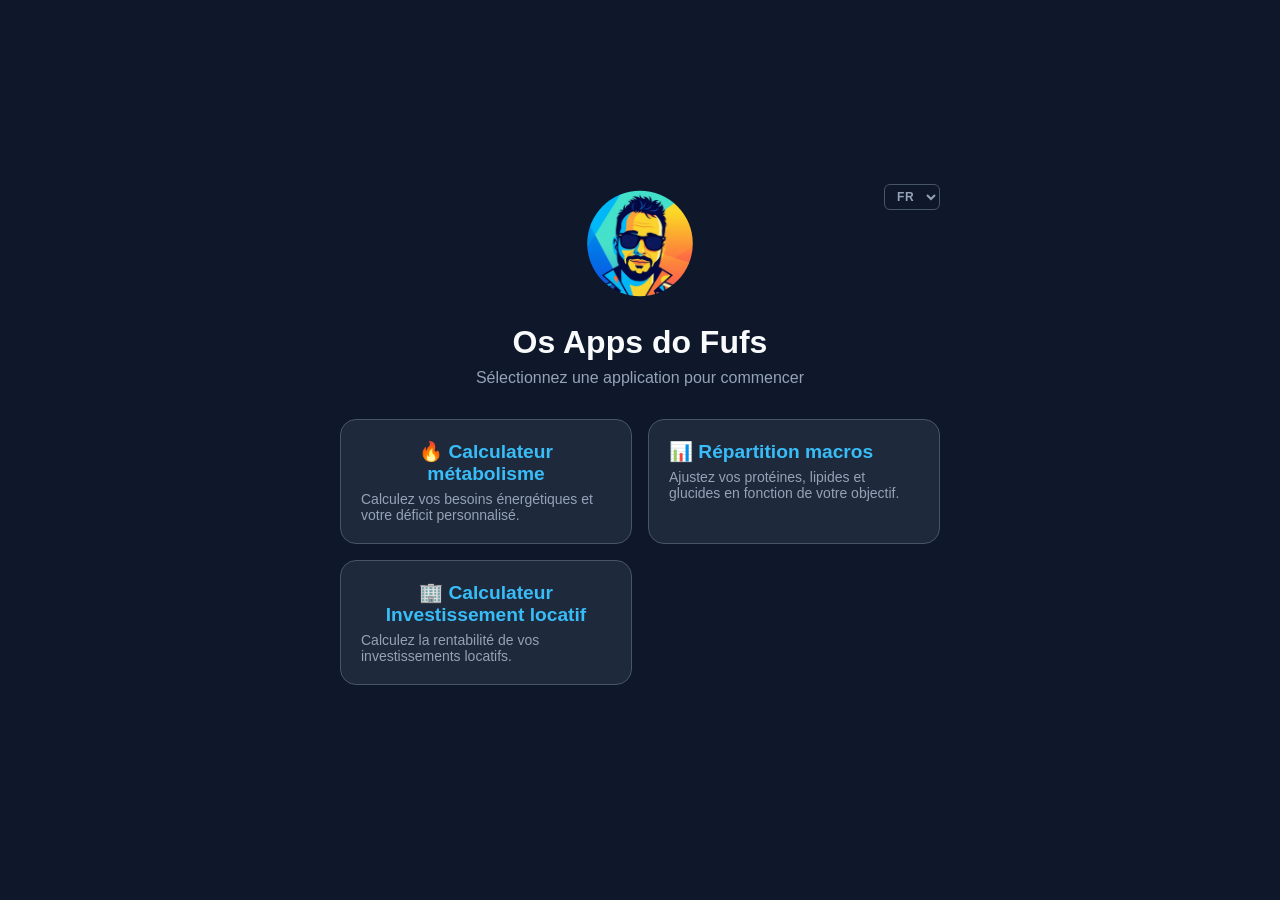
==== index.html @ c899783d "Update index.html" ====
<!DOCTYPE html>
<html lang="fr">
<head>
  <meta charset="UTF-8">
  <meta name="viewport" content="width=device-width, initial-scale=1.0">
  <title>Cavalcanti Apps</title>

  <!-- Manifest PWA -->
  <link rel="manifest" href="/manifest.json">

  <!-- Favicons Standard -->
  <link rel="icon" type="image/png" sizes="32x32" href="logo.png">
  <link rel="icon" type="image/png" sizes="16x16" href="logo.png">

  <!-- Favicon / App Icon pour iOS (Apple) -->
  <link rel="apple-touch-icon" href="logo.png">
  <meta name="apple-mobile-web-app-capable" content="yes">
  <meta name="apple-mobile-web-app-status-bar-style" content="black-translucent">
  <meta name="apple-mobile-web-app-title" content="Cavalcanti">

  <style>
    :root {
      --bg: #0f172a;
      --card-bg: #1e293b;
      --accent: #38bdf8;
      --text-main: #f8fafc;
      --text-sub: #94a3b8;
      --border: #475569;
      --input-bg: #334155;
    }

    * { box-sizing: border-box; margin: 0; padding: 0; font-family: -apple-system, BlinkMacSystemFont, "Segoe UI", Roboto, sans-serif; }
    body { background-color: var(--bg); color: var(--text-main); display: flex; justify-content: center; align-items: center; min-height: 100vh; padding: 16px; }
    
    .container { width: 100%; max-width: 600px; text-align: center; position: relative; }
    
    .logo { 
      width: 120px; 
      height: 120px; 
      border-radius: 50%; 
      clip-path: circle(44% at center);
      object-fit: cover; 
      margin: 0 auto 20px auto; 
      display: block; 
    }

    .lang-selector { position: absolute; top: 0; right: 0; }
    .lang-selector select {
      background: transparent; color: var(--text-sub); border: 1px solid var(--border);
      padding: 4px 8px; border-radius: 6px; cursor: pointer; outline: none;
      font-size: 0.75rem; font-weight: 600; letter-spacing: 0.05em; transition: all 0.2s ease;
    }
    .lang-selector select:hover { color: var(--text-main); border-color: var(--accent); }

    .header { margin-bottom: 32px; }
    .header h1 { font-size: 2rem; font-weight: 800; margin-bottom: 8px; }
    .header p { color: var(--text-sub); font-size: 1rem; }

    .grid { display: grid; grid-template-columns: repeat(auto-fit, minmax(250px, 1fr)); gap: 16px; }
    .app-link {
      background: var(--card-bg); border: 1px solid var(--border); border-radius: 16px;
      padding: 20px; text-decoration: none; color: inherit; display: flex; flex-direction: column;
      align-items: flex-start; transition: all 0.2s ease;
    }
    .app-link:hover { border-color: var(--accent); transform: translateY(-2px); }
    .app-link h2 { font-size: 1.2rem; color: var(--accent); margin-bottom: 6px; }
    .app-link p { font-size: 0.875rem; color: var(--text-sub); text-align: left; }

    /* Bouton d'installation */
    .install-container { margin-top: 32px; }
    .install-btn {
      display: none;
      width: 100%;
      background: var(--accent);
      color: var(--bg);
      border: none;
      border-radius: 12px;
      padding: 12px 20px;
      font-size: 0.95rem;
      font-weight: 700;
      cursor: pointer;
      transition: all 0.2s ease;
    }
    .install-btn:hover { opacity: 0.9; transform: translateY(-1px); }
  </style>
</head>
<body>

  <div class="container">
    <img src="logo.png" alt="Logo" class="logo">
    
    <div class="lang-selector">
      <select id="langSelect" onchange="changeLang(this.value)">
        <option value="fr">FR</option>
        <option value="pt">PT</option>
      </select>
    </div>

    <div class="header">
      <h1>Os Apps do Fufs</h1>
      <p data-i18n="subtitle">Sélectionnez une application pour commencer</p>
    </div>

    <div class="grid">
      <a href="/calories" class="app-link">
        <h2>🔥 <span data-i18n="app_calories_title">Calculateur métabolisme</span></h2>
        <p data-i18n="app_calories_desc">Calculez vos besoins énergétiques et votre déficit personnalisé.</p>
      </a>

      <a href="/macros" class="app-link">
        <h2>📊 <span data-i18n="app_macros_title">Répartition macros</span></h2>
        <p data-i18n="app_macros_desc">Ajustez vos protéines, lipides et glucides en fonction de votre objectif.</p>
      </a>

      <a href="/locatif" class="app-link">
        <h2>🏢 <span data-i18n="app_locatif_title">Calculateur Investissement locatif</span></h2>
        <p data-i18n="app_locatif_desc">Calculez la rentabilité de vos investissements locatifs.</p>
      </a>
    </div>

    <div class="install-container">
      <button id="installBtn" class="install-btn">
        📲 <span id="installBtnText" data-i18n="install_btn">Télécharger l'application</span>
      </button>
    </div>
  </div>

  <script>
    // Enregistrement du Service Worker
    if ('serviceWorker' in navigator) {
      navigator.serviceWorker.register('/sw.js').catch(() => {});
    }

    const translations = {
      fr: {
        subtitle: "Sélectionnez une application pour commencer",
        app_calories_title: "Calculateur métabolisme",
        app_calories_desc: "Calculez vos besoins énergétiques et votre déficit personnalisé.",
        app_macros_title: "Répartition macros",
        app_macros_desc: "Ajustez vos protéines, lipides et glucides en fonction de votre objectif.",
        install_btn: "Télécharger l'application",
        install_ios: "Pour installer : appuyez sur Partager ⎋ puis 'Sur l'écran d'accueil' ➕"
      },
      pt: {
        subtitle: "Selecione um aplicativo para começar",
        app_calories_title: "Calculadora do metabolismo",
        app_calories_desc: "Calcule suas necessidades energéticas e seu déficit personalizado.",
        app_macros_title: "Divisão de macros",
        app_macros_desc: "Ajuste suas proteínas, gorduras e carboidratos de acordo com sua meta.",
        install_btn: "Baixar o aplicativo",
        install_ios: "Para instalar: toque em Compartilhar ⎋ e 'Adicionar à Tela de Início' ➕"
      }
    };

    function setLanguage(lang) {
      document.querySelectorAll('[data-i18n]').forEach(el => {
        const key = el.getAttribute('data-i18n');
        if (translations[lang] && translations[lang][key]) {
          el.innerText = translations[lang][key];
        }
      });
      document.getElementById('langSelect').value = lang;
      localStorage.setItem('preferred_lang', lang);
    }

    function changeLang(lang) {
      setLanguage(lang);
    }

    const savedLang = localStorage.getItem('preferred_lang') || (navigator.language.startsWith('pt') ? 'pt' : 'fr');
    setLanguage(savedLang);

    // Détection PWA (Android / Desktop vs iOS)
    let deferredPrompt;
    const installBtn = document.getElementById('installBtn');
    const isStandalone = window.matchMedia('(display-mode: standalone)').matches || navigator.standalone;
    const isIos = /iPhone|iPad|iPod/.test(navigator.userAgent) && !window.MSStream;

    if (!isStandalone) {
      if (isIos) {
        // iOS Safari (Pas d'événement automatique)
        installBtn.style.display = 'block';
        installBtn.addEventListener('click', () => {
          const currentLang = localStorage.getItem('preferred_lang') || 'fr';
          alert(translations[currentLang].install_ios);
        });
      } else {
        // Android / Chromium / Desktop
        window.addEventListener('beforeinstallprompt', (e) => {
          e.preventDefault();
          deferredPrompt = e;
          installBtn.style.display = 'block';
        });

        installBtn.addEventListener('click', async () => {
          if (!deferredPrompt) return;
          deferredPrompt.prompt();
          const { outcome } = await deferredPrompt.userChoice;
          if (outcome === 'accepted') {
            installBtn.style.display = 'none';
          }
          deferredPrompt = null;
        });

        window.addEventListener('appinstalled', () => {
          installBtn.style.display = 'none';
          deferredPrompt = null;
        });
      }
    }
  </script>
</body>
</html>
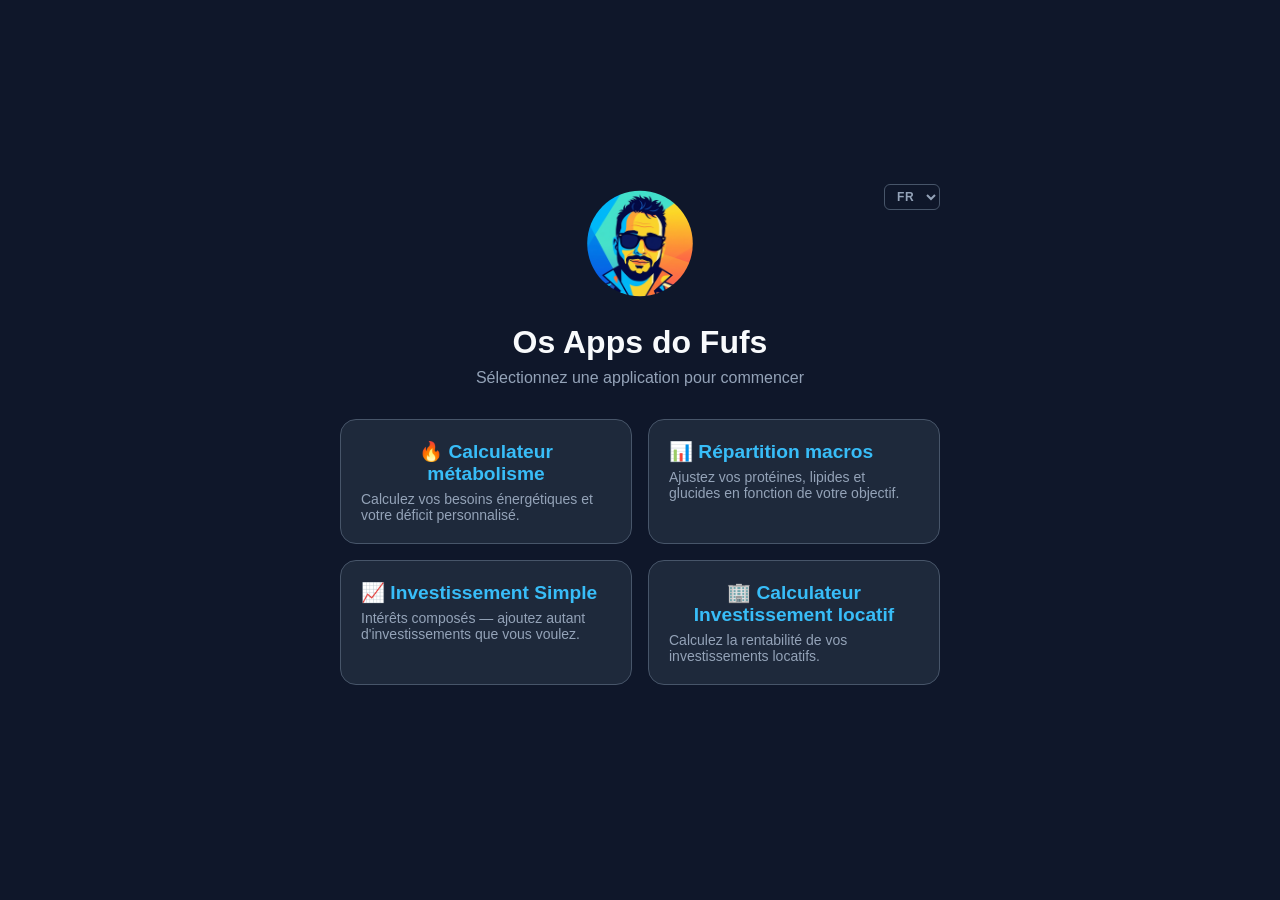
==== commit 186945a4: "Add Simple Invest shortcut to landing page Rename "simple invest" folder to "simple-invest" to avoid" ====
--- a/index.html
+++ b/index.html
@@ -112,6 +112,11 @@
         <p data-i18n="app_macros_desc">Ajustez vos protéines, lipides et glucides en fonction de votre objectif.</p>
       </a>
 
+      <a href="/simple-invest" class="app-link">
+        <h2>📈 <span data-i18n="app_simple_invest_title">Investissement Simple</span></h2>
+        <p data-i18n="app_simple_invest_desc">Intérêts composés — ajoutez autant d'investissements que vous voulez.</p>
+      </a>
+
       <a href="/locatif" class="app-link">
         <h2>🏢 <span data-i18n="app_locatif_title">Calculateur Investissement locatif</span></h2>
         <p data-i18n="app_locatif_desc">Calculez la rentabilité de vos investissements locatifs.</p>
@@ -138,6 +143,10 @@
         app_calories_desc: "Calculez vos besoins énergétiques et votre déficit personnalisé.",
         app_macros_title: "Répartition macros",
         app_macros_desc: "Ajustez vos protéines, lipides et glucides en fonction de votre objectif.",
+        app_simple_invest_title: "Investissement Simple",
+        app_simple_invest_desc: "Intérêts composés — ajoutez autant d'investissements que vous voulez.",
+        app_locatif_title: "Calculateur Investissement locatif",
+        app_locatif_desc: "Calculez la rentabilité de vos investissements locatifs.",
         install_btn: "Télécharger l'application",
         install_ios: "Pour installer : appuyez sur Partager ⎋ puis 'Sur l'écran d'accueil' ➕"
       },
@@ -147,6 +156,10 @@
         app_calories_desc: "Calcule suas necessidades energéticas e seu déficit personalizado.",
         app_macros_title: "Divisão de macros",
         app_macros_desc: "Ajuste suas proteínas, gorduras e carboidratos de acordo com sua meta.",
+        app_simple_invest_title: "Investimento Simples",
+        app_simple_invest_desc: "Juros compostos — adicione quantos investimentos quiser.",
+        app_locatif_title: "Calculadora de Investimento Imobiliário",
+        app_locatif_desc: "Calcule a rentabilidade dos seus investimentos imobiliários.",
         install_btn: "Baixar o aplicativo",
         install_ios: "Para instalar: toque em Compartilhar ⎋ e 'Adicionar à Tela de Início' ➕"
       }
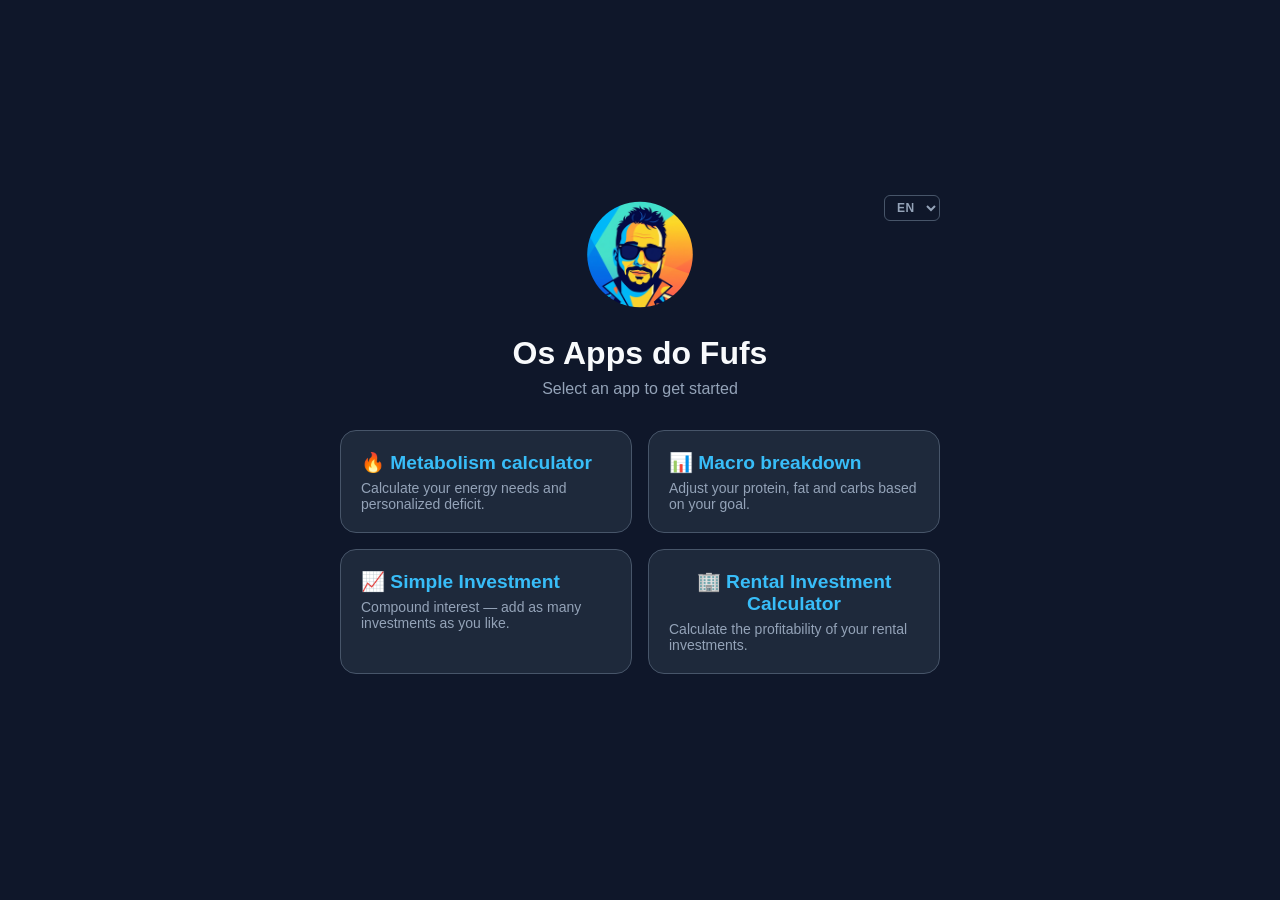
==== commit ad7ae027: "Add Spanish, English and Italian to all apps Extend the existing FR/PT i18n system with es/en/it tra" ====
--- a/index.html
+++ b/index.html
@@ -7,50 +7,35 @@
 
   <!-- Manifest PWA -->
   <link rel="manifest" href="/manifest.json">
+  <link rel="stylesheet" href="/styles.css">
 
   <!-- Favicons Standard -->
-  <link rel="icon" type="image/png" sizes="32x32" href="logo.png">
-  <link rel="icon" type="image/png" sizes="16x16" href="logo.png">
+  <link rel="icon" type="image/png" sizes="32x32" href="icon.png">
+  <link rel="icon" type="image/png" sizes="16x16" href="icon.png">
 
   <!-- Favicon / App Icon pour iOS (Apple) -->
-  <link rel="apple-touch-icon" href="logo.png">
+  <link rel="apple-touch-icon" href="icon.png">
   <meta name="apple-mobile-web-app-capable" content="yes">
   <meta name="apple-mobile-web-app-status-bar-style" content="black-translucent">
   <meta name="apple-mobile-web-app-title" content="Cavalcanti">
 
   <style>
-    :root {
-      --bg: #0f172a;
-      --card-bg: #1e293b;
-      --accent: #38bdf8;
-      --text-main: #f8fafc;
-      --text-sub: #94a3b8;
-      --border: #475569;
-      --input-bg: #334155;
-    }
-
-    * { box-sizing: border-box; margin: 0; padding: 0; font-family: -apple-system, BlinkMacSystemFont, "Segoe UI", Roboto, sans-serif; }
     body { background-color: var(--bg); color: var(--text-main); display: flex; justify-content: center; align-items: center; min-height: 100vh; padding: 16px; }
-    
+
     .container { width: 100%; max-width: 600px; text-align: center; position: relative; }
-    
-    .logo { 
-      width: 120px; 
-      height: 120px; 
-      border-radius: 50%; 
+
+    .logo {
+      width: 120px;
+      height: 120px;
+      border-radius: 50%;
       clip-path: circle(44% at center);
-      object-fit: cover; 
-      margin: 0 auto 20px auto; 
-      display: block; 
+      object-fit: cover;
+      margin: 0 auto 20px auto;
+      display: block;
     }
 
     .lang-selector { position: absolute; top: 0; right: 0; }
-    .lang-selector select {
-      background: transparent; color: var(--text-sub); border: 1px solid var(--border);
-      padding: 4px 8px; border-radius: 6px; cursor: pointer; outline: none;
-      font-size: 0.75rem; font-weight: 600; letter-spacing: 0.05em; transition: all 0.2s ease;
-    }
-    .lang-selector select:hover { color: var(--text-main); border-color: var(--accent); }
+    .lang-selector select { padding: 4px 8px; }
 
     .header { margin-bottom: 32px; }
     .header h1 { font-size: 2rem; font-weight: 800; margin-bottom: 8px; }
@@ -87,12 +72,15 @@
 <body>
 
   <div class="container">
-    <img src="logo.png" alt="Logo" class="logo">
+    <img src="icon.png" alt="Logo" class="logo">
     
     <div class="lang-selector">
       <select id="langSelect" onchange="changeLang(this.value)">
         <option value="fr">FR</option>
         <option value="pt">PT</option>
+        <option value="es">ES</option>
+        <option value="en">EN</option>
+        <option value="it">IT</option>
       </select>
     </div>
 
@@ -162,6 +150,45 @@
         app_locatif_desc: "Calcule a rentabilidade dos seus investimentos imobiliários.",
         install_btn: "Baixar o aplicativo",
         install_ios: "Para instalar: toque em Compartilhar ⎋ e 'Adicionar à Tela de Início' ➕"
+      },
+      es: {
+        subtitle: "Selecciona una aplicación para empezar",
+        app_calories_title: "Calculadora de metabolismo",
+        app_calories_desc: "Calcula tus necesidades energéticas y tu déficit personalizado.",
+        app_macros_title: "Reparto de macros",
+        app_macros_desc: "Ajusta tus proteínas, grasas y carbohidratos según tu objetivo.",
+        app_simple_invest_title: "Inversión Simple",
+        app_simple_invest_desc: "Interés compuesto — añade tantas inversiones como quieras.",
+        app_locatif_title: "Calculadora de Inversión Inmobiliaria",
+        app_locatif_desc: "Calcula la rentabilidad de tus inversiones inmobiliarias.",
+        install_btn: "Descargar la aplicación",
+        install_ios: "Para instalar: toca Compartir ⎋ y luego 'Añadir a pantalla de inicio' ➕"
+      },
+      en: {
+        subtitle: "Select an app to get started",
+        app_calories_title: "Metabolism calculator",
+        app_calories_desc: "Calculate your energy needs and personalized deficit.",
+        app_macros_title: "Macro breakdown",
+        app_macros_desc: "Adjust your protein, fat and carbs based on your goal.",
+        app_simple_invest_title: "Simple Investment",
+        app_simple_invest_desc: "Compound interest — add as many investments as you like.",
+        app_locatif_title: "Rental Investment Calculator",
+        app_locatif_desc: "Calculate the profitability of your rental investments.",
+        install_btn: "Download the app",
+        install_ios: "To install: tap Share ⎋ then 'Add to Home Screen' ➕"
+      },
+      it: {
+        subtitle: "Seleziona un'app per iniziare",
+        app_calories_title: "Calcolatore del metabolismo",
+        app_calories_desc: "Calcola il tuo fabbisogno energetico e il tuo deficit personalizzato.",
+        app_macros_title: "Ripartizione macro",
+        app_macros_desc: "Regola proteine, grassi e carboidrati in base al tuo obiettivo.",
+        app_simple_invest_title: "Investimento Semplice",
+        app_simple_invest_desc: "Interesse composto — aggiungi tutti gli investimenti che vuoi.",
+        app_locatif_title: "Calcolatore Investimento Immobiliare",
+        app_locatif_desc: "Calcola la redditività dei tuoi investimenti immobiliari.",
+        install_btn: "Scarica l'app",
+        install_ios: "Per installare: tocca Condividi ⎋ poi 'Aggiungi a Home' ➕"
       }
     };
 
@@ -180,7 +207,11 @@
       setLanguage(lang);
     }
 
-    const savedLang = localStorage.getItem('preferred_lang') || (navigator.language.startsWith('pt') ? 'pt' : 'fr');
+    const detectLang = () => {
+      const nav = navigator.language.toLowerCase();
+      return ['pt', 'es', 'en', 'it'].find(l => nav.startsWith(l)) || 'fr';
+    };
+    const savedLang = localStorage.getItem('preferred_lang') || detectLang();
     setLanguage(savedLang);
 
     // Détection PWA (Android / Desktop vs iOS)
--- a/styles.css
+++ b/styles.css
@@ -0,0 +1,45 @@
+/* Styles partagés entre toutes les apps (landing page, calories, macros, locatif, simple-invest) */
+
+:root {
+  --bg: #0f172a;
+  --card-bg: #1e293b;
+  --accent: #38bdf8;
+  --accent-hover: #0284c7;
+  --text-main: #f8fafc;
+  --text-sub: #94a3b8;
+  --input-bg: #334155;
+  --border: #475569;
+  --warning: #f59e0b;
+  --positive: #34d399;
+  --negative: #f87171;
+}
+
+* {
+  box-sizing: border-box;
+  margin: 0;
+  padding: 0;
+  font-family: -apple-system, BlinkMacSystemFont, "Segoe UI", Roboto, sans-serif;
+}
+
+.top-bar { display: flex; justify-content: space-between; align-items: center; margin-bottom: 16px; }
+
+.back-link { color: var(--accent); text-decoration: none; font-size: 0.85rem; font-weight: 600; transition: color 0.2s ease; }
+.back-link:hover { color: var(--accent-hover); }
+
+.lang-selector select {
+  background: transparent;
+  color: var(--text-sub);
+  border: 1px solid var(--border);
+  padding: 3px 6px;
+  border-radius: 6px;
+  cursor: pointer;
+  outline: none;
+  font-size: 0.75rem;
+  font-weight: 600;
+  letter-spacing: 0.05em;
+  transition: all 0.2s ease;
+}
+.lang-selector select:hover {
+  color: var(--text-main);
+  border-color: var(--accent);
+}
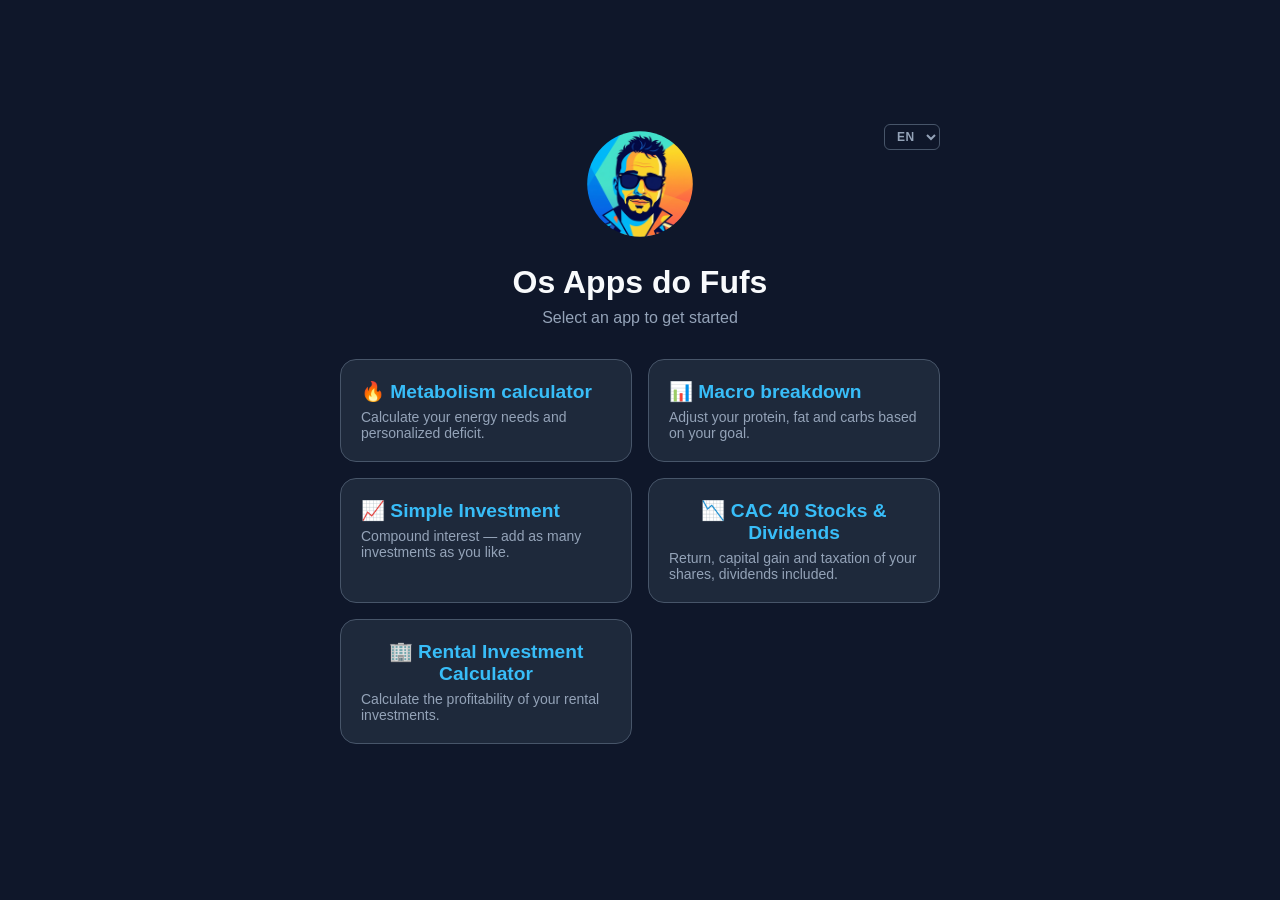
==== commit 3d142b5a: "Add CAC 40 stocks & dividends calculator New /bourse app: pick a CAC 40 stock, enter purchase/sale d" ====
--- a/index.html
+++ b/index.html
@@ -105,6 +105,11 @@
         <p data-i18n="app_simple_invest_desc">Intérêts composés — ajoutez autant d'investissements que vous voulez.</p>
       </a>
 
+      <a href="/bourse" class="app-link">
+        <h2>📉 <span data-i18n="app_bourse_title">Actions & Dividendes CAC 40</span></h2>
+        <p data-i18n="app_bourse_desc">Rentabilité, plus-value et fiscalité de vos actions, dividendes inclus.</p>
+      </a>
+
       <a href="/locatif" class="app-link">
         <h2>🏢 <span data-i18n="app_locatif_title">Calculateur Investissement locatif</span></h2>
         <p data-i18n="app_locatif_desc">Calculez la rentabilité de vos investissements locatifs.</p>
@@ -133,6 +138,8 @@
         app_macros_desc: "Ajustez vos protéines, lipides et glucides en fonction de votre objectif.",
         app_simple_invest_title: "Investissement Simple",
         app_simple_invest_desc: "Intérêts composés — ajoutez autant d'investissements que vous voulez.",
+        app_bourse_title: "Actions & Dividendes CAC 40",
+        app_bourse_desc: "Rentabilité, plus-value et fiscalité de vos actions, dividendes inclus.",
         app_locatif_title: "Calculateur Investissement locatif",
         app_locatif_desc: "Calculez la rentabilité de vos investissements locatifs.",
         install_btn: "Télécharger l'application",
@@ -146,6 +153,8 @@
         app_macros_desc: "Ajuste suas proteínas, gorduras e carboidratos de acordo com sua meta.",
         app_simple_invest_title: "Investimento Simples",
         app_simple_invest_desc: "Juros compostos — adicione quantos investimentos quiser.",
+        app_bourse_title: "Ações & Dividendos CAC 40",
+        app_bourse_desc: "Rentabilidade, mais-valia e tributação das suas ações, dividendos incluídos.",
         app_locatif_title: "Calculadora de Investimento Imobiliário",
         app_locatif_desc: "Calcule a rentabilidade dos seus investimentos imobiliários.",
         install_btn: "Baixar o aplicativo",
@@ -159,6 +168,8 @@
         app_macros_desc: "Ajusta tus proteínas, grasas y carbohidratos según tu objetivo.",
         app_simple_invest_title: "Inversión Simple",
         app_simple_invest_desc: "Interés compuesto — añade tantas inversiones como quieras.",
+        app_bourse_title: "Acciones y Dividendos CAC 40",
+        app_bourse_desc: "Rentabilidad, plusvalía y fiscalidad de tus acciones, dividendos incluidos.",
         app_locatif_title: "Calculadora de Inversión Inmobiliaria",
         app_locatif_desc: "Calcula la rentabilidad de tus inversiones inmobiliarias.",
         install_btn: "Descargar la aplicación",
@@ -172,6 +183,8 @@
         app_macros_desc: "Adjust your protein, fat and carbs based on your goal.",
         app_simple_invest_title: "Simple Investment",
         app_simple_invest_desc: "Compound interest — add as many investments as you like.",
+        app_bourse_title: "CAC 40 Stocks & Dividends",
+        app_bourse_desc: "Return, capital gain and taxation of your shares, dividends included.",
         app_locatif_title: "Rental Investment Calculator",
         app_locatif_desc: "Calculate the profitability of your rental investments.",
         install_btn: "Download the app",
@@ -185,6 +198,8 @@
         app_macros_desc: "Regola proteine, grassi e carboidrati in base al tuo obiettivo.",
         app_simple_invest_title: "Investimento Semplice",
         app_simple_invest_desc: "Interesse composto — aggiungi tutti gli investimenti che vuoi.",
+        app_bourse_title: "Azioni e Dividendi CAC 40",
+        app_bourse_desc: "Redditività, plusvalenza e fiscalità delle tue azioni, dividendi inclusi.",
         app_locatif_title: "Calcolatore Investimento Immobiliare",
         app_locatif_desc: "Calcola la redditività dei tuoi investimenti immobiliari.",
         install_btn: "Scarica l'app",
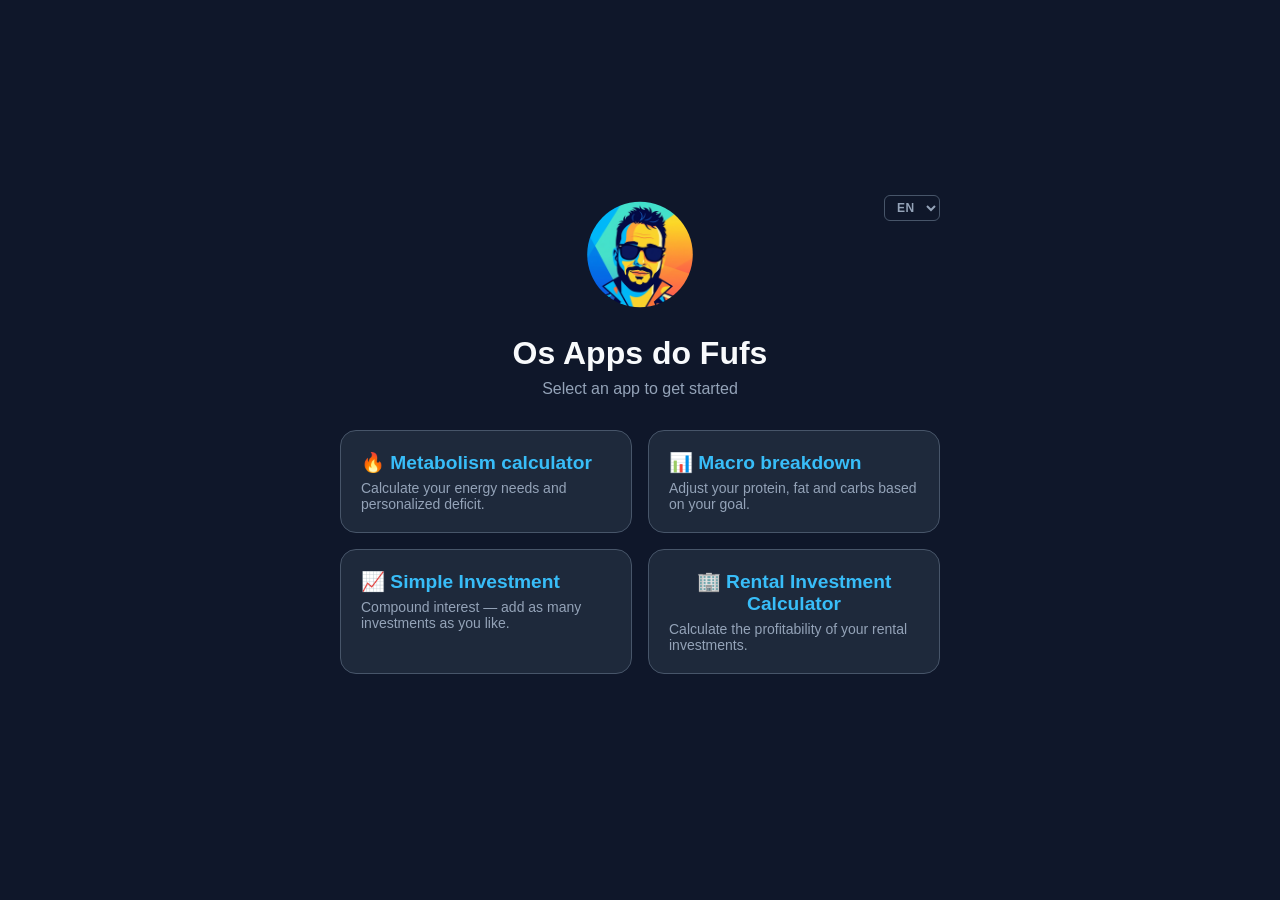
==== commit 4fb0f0a7: "Remove the stocks & dividends (bourse) module The data source never worked from a GitHub Actions run" ====
--- a/index.html
+++ b/index.html
@@ -105,11 +105,6 @@
         <p data-i18n="app_simple_invest_desc">Intérêts composés — ajoutez autant d'investissements que vous voulez.</p>
       </a>
 
-      <a href="/bourse" class="app-link">
-        <h2>📉 <span data-i18n="app_bourse_title">Actions & Dividendes CAC 40</span></h2>
-        <p data-i18n="app_bourse_desc">Rentabilité, plus-value et fiscalité de vos actions, dividendes inclus.</p>
-      </a>
-
       <a href="/locatif" class="app-link">
         <h2>🏢 <span data-i18n="app_locatif_title">Calculateur Investissement locatif</span></h2>
         <p data-i18n="app_locatif_desc">Calculez la rentabilité de vos investissements locatifs.</p>
@@ -138,8 +133,6 @@
         app_macros_desc: "Ajustez vos protéines, lipides et glucides en fonction de votre objectif.",
         app_simple_invest_title: "Investissement Simple",
         app_simple_invest_desc: "Intérêts composés — ajoutez autant d'investissements que vous voulez.",
-        app_bourse_title: "Actions & Dividendes CAC 40",
-        app_bourse_desc: "Rentabilité, plus-value et fiscalité de vos actions, dividendes inclus.",
         app_locatif_title: "Calculateur Investissement locatif",
         app_locatif_desc: "Calculez la rentabilité de vos investissements locatifs.",
         install_btn: "Télécharger l'application",
@@ -153,8 +146,6 @@
         app_macros_desc: "Ajuste suas proteínas, gorduras e carboidratos de acordo com sua meta.",
         app_simple_invest_title: "Investimento Simples",
         app_simple_invest_desc: "Juros compostos — adicione quantos investimentos quiser.",
-        app_bourse_title: "Ações & Dividendos CAC 40",
-        app_bourse_desc: "Rentabilidade, mais-valia e tributação das suas ações, dividendos incluídos.",
         app_locatif_title: "Calculadora de Investimento Imobiliário",
         app_locatif_desc: "Calcule a rentabilidade dos seus investimentos imobiliários.",
         install_btn: "Baixar o aplicativo",
@@ -168,8 +159,6 @@
         app_macros_desc: "Ajusta tus proteínas, grasas y carbohidratos según tu objetivo.",
         app_simple_invest_title: "Inversión Simple",
         app_simple_invest_desc: "Interés compuesto — añade tantas inversiones como quieras.",
-        app_bourse_title: "Acciones y Dividendos CAC 40",
-        app_bourse_desc: "Rentabilidad, plusvalía y fiscalidad de tus acciones, dividendos incluidos.",
         app_locatif_title: "Calculadora de Inversión Inmobiliaria",
         app_locatif_desc: "Calcula la rentabilidad de tus inversiones inmobiliarias.",
         install_btn: "Descargar la aplicación",
@@ -183,8 +172,6 @@
         app_macros_desc: "Adjust your protein, fat and carbs based on your goal.",
         app_simple_invest_title: "Simple Investment",
         app_simple_invest_desc: "Compound interest — add as many investments as you like.",
-        app_bourse_title: "CAC 40 Stocks & Dividends",
-        app_bourse_desc: "Return, capital gain and taxation of your shares, dividends included.",
         app_locatif_title: "Rental Investment Calculator",
         app_locatif_desc: "Calculate the profitability of your rental investments.",
         install_btn: "Download the app",
@@ -198,8 +185,6 @@
         app_macros_desc: "Regola proteine, grassi e carboidrati in base al tuo obiettivo.",
         app_simple_invest_title: "Investimento Semplice",
         app_simple_invest_desc: "Interesse composto — aggiungi tutti gli investimenti che vuoi.",
-        app_bourse_title: "Azioni e Dividendi CAC 40",
-        app_bourse_desc: "Redditività, plusvalenza e fiscalità delle tue azioni, dividendi inclusi.",
         app_locatif_title: "Calcolatore Investimento Immobiliare",
         app_locatif_desc: "Calcola la redditività dei tuoi investimenti immobiliari.",
         install_btn: "Scarica l'app",
